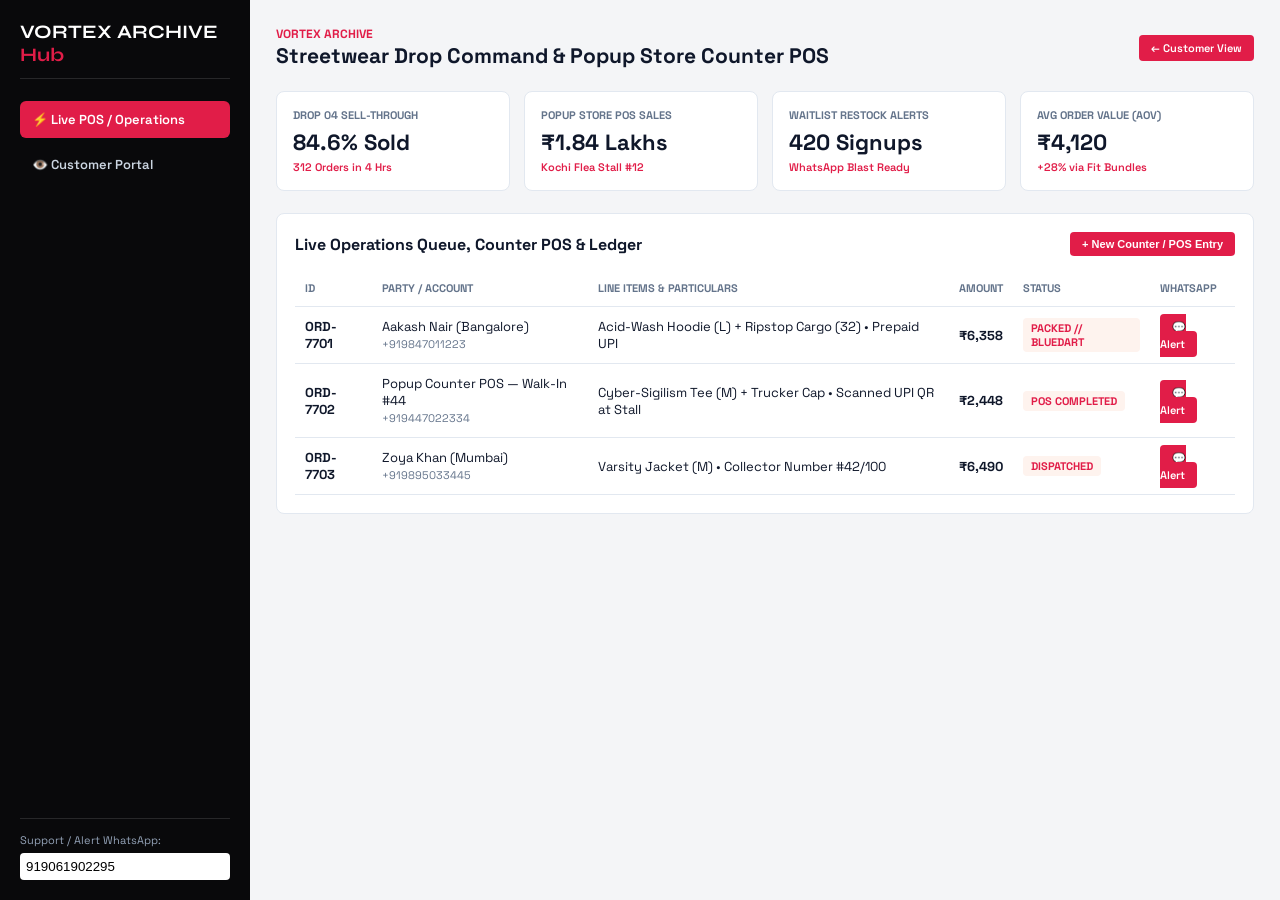
==== public/admin.html @ 8f913b4f "feat(tpl-ecom-streetwear): multi-track Cloudflare Edge + Docker + POS/Admin Hub + whitelabel" ====
<!DOCTYPE html>
<html lang="en">
<head>
  <meta charset="UTF-8">
  <meta name="viewport" content="width=device-width, initial-scale=1.0">
  <title>VORTEX ARCHIVE — Admin & POS Command Center</title>
  <link rel="preconnect" href="https://fonts.googleapis.com">
  <link rel="preconnect" href="https://fonts.gstatic.com" crossorigin>
  <link href="https://fonts.googleapis.com/css2?family=Space+Grotesk:wght@400;500;600;700&family=Syne:wght@700;800&display=swap" rel="stylesheet">
  <link rel="stylesheet" href="theme-tokens.css">
  <script src="whitelabel.js"></script>
  <style>
    * { box-sizing: border-box; margin: 0; padding: 0; }
    body { font-family: var(--font-primary); background: #F4F5F7; color: #0F172A; display: flex; min-height: 100vh; }
    aside.admin-sidebar {
      width: 250px;
      background: var(--brand-dark);
      color: #FFF;
      padding: 20px;
      display: flex;
      flex-direction: column;
      gap: 8px;
      flex-shrink: 0;
    }
    .sidebar-brand-title { font-family: var(--font-accent); font-size: 19px; font-weight: 700; margin-bottom: 14px; padding-bottom: 12px; border-bottom: 1px solid rgba(255,255,255,0.12); }
    .sidebar-brand-title span { color: var(--brand-primary); }
    .nav-item { padding: 10px 12px; border-radius: 6px; cursor: pointer; font-size: 13px; font-weight: 600; color: #CBD5E1; }
    .nav-item.active, .nav-item:hover { background: var(--brand-primary); color: #FFF; }
    main { flex: 1; padding: 26px; overflow-y: auto; }
    .top-bar { display: flex; justify-content: space-between; align-items: center; margin-bottom: 22px; flex-wrap: wrap; gap: 12px; }
    .kpi-grid { display: grid; grid-template-columns: repeat(4, 1fr); gap: 14px; margin-bottom: 22px; }
    .kpi-card { background: #FFF; border: 1px solid #E2E8F0; border-radius: 8px; padding: 16px; }
    .kpi-label { font-size: 11px; font-weight: 700; text-transform: uppercase; color: #64748B; }
    .kpi-val { font-size: 22px; font-weight: 700; margin: 6px 0 4px; }
    .kpi-delta { font-size: 11px; font-weight: 600; color: var(--brand-primary); }
    .card-box { background: #FFF; border: 1px solid #E2E8F0; border-radius: 8px; padding: 18px; }
    table { width: 100%; border-collapse: collapse; font-size: 13px; }
    th, td { text-align: left; padding: 11px 10px; border-bottom: 1px solid #E2E8F0; }
    th { font-size: 11px; text-transform: uppercase; color: #64748B; }
    .status-pill { display: inline-block; padding: 3px 8px; border-radius: 4px; font-size: 11px; font-weight: 700; background: #FEF3EE; color: var(--brand-primary); }
    .btn-sm { background: var(--brand-primary); color: #FFF; border: none; padding: 6px 12px; border-radius: 4px; font-size: 11px; font-weight: 600; cursor: pointer; text-decoration: none; }
    @media (max-width: 860px) { body { flex-direction: column; } aside.admin-sidebar { width: 100%; } .kpi-grid { grid-template-columns: 1fr 1fr; } }
  </style>
</head>
<body>
  <aside class="admin-sidebar">
    <div class="sidebar-brand-title">VORTEX ARCHIVE <span>Hub</span></div>
    <div class="nav-item active">⚡ Live POS / Operations</div>
    <div class="nav-item" onclick="window.location.href='index.html'">👁️ Customer Portal</div>
    <div style="margin-top:auto;padding-top:14px;border-top:1px solid rgba(255,255,255,0.12);font-size:11px;color:#94A3B8;">
      Support / Alert WhatsApp:
      <input type="text" id="adminWaInput" data-wl-wa value="919061902295" style="width:100%;margin-top:6px;padding:6px;border-radius:4px;border:none;">
    </div>
  </aside>
  <main>
    <div class="top-bar">
      <div>
        <div class="mobile-brand" style="font-size:12px;font-weight:700;color:var(--brand-primary);text-transform:uppercase;">VORTEX ARCHIVE</div>
        <h1 style="font-size:21px;">Streetwear Drop Command & Popup Store Counter POS</h1>
      </div>
      <a href="index.html" class="btn-sm">← Customer View</a>
    </div>
    <div class="kpi-grid">
      <div class="kpi-card"><div class="kpi-label">Drop 04 Sell-Through</div><div class="kpi-val">84.6% Sold</div><div class="kpi-delta">312 Orders in 4 Hrs</div></div><div class="kpi-card"><div class="kpi-label">Popup Store POS Sales</div><div class="kpi-val">₹1.84 Lakhs</div><div class="kpi-delta">Kochi Flea Stall #12</div></div><div class="kpi-card"><div class="kpi-label">Waitlist Restock Alerts</div><div class="kpi-val">420 Signups</div><div class="kpi-delta">WhatsApp Blast Ready</div></div><div class="kpi-card"><div class="kpi-label">Avg Order Value (AOV)</div><div class="kpi-val">₹4,120</div><div class="kpi-delta">+28% via Fit Bundles</div></div>
    </div>
    <div class="card-box">
      <div style="display:flex;justify-content:space-between;align-items:center;margin-bottom:14px;">
        <h2 style="font-size:16px;">Live Operations Queue, Counter POS & Ledger</h2>
        <button class="btn-sm" onclick="newPosEntry()">+ New Counter / POS Entry</button>
      </div>
      <div style="overflow-x:auto;">
        <table>
          <thead><tr><th>ID</th><th>Party / Account</th><th>Line Items & Particulars</th><th>Amount</th><th>Status</th><th>WhatsApp</th></tr></thead>
          <tbody id="leadsTableBody"></tbody>
        </table>
      </div>
    </div>
  </main>
  <script>
    const SEED = [
  {
    "id": "ORD-7701",
    "name": "Aakash Nair (Bangalore)",
    "phone": "919847011223",
    "detail": "Acid-Wash Hoodie (L) + Ripstop Cargo (32) • Prepaid UPI",
    "status": "PACKED // BLUEDART",
    "amount": "₹6,358"
  },
  {
    "id": "ORD-7702",
    "name": "Popup Counter POS — Walk-In #44",
    "phone": "919447022334",
    "detail": "Cyber-Sigilism Tee (M) + Trucker Cap • Scanned UPI QR at Stall",
    "status": "POS COMPLETED",
    "amount": "₹2,448"
  },
  {
    "id": "ORD-7703",
    "name": "Zoya Khan (Mumbai)",
    "phone": "919895033445",
    "detail": "Varsity Jacket (M) • Collector Number #42/100",
    "status": "DISPATCHED",
    "amount": "₹6,490"
  }
];
    function render() {
      let local = [];
      try { local = JSON.parse(localStorage.getItem('bmad_leads_tpl-ecom-streetwear') || '[]'); } catch (e) {}
      const rows = [...local, ...SEED];
      document.getElementById('leadsTableBody').innerHTML = rows.map(row => `
        <tr>
          <td><strong>${row.id}</strong></td>
          <td>${row.name}<br><span style="font-size:11px;color:#64748B;">+${row.phone}</span></td>
          <td>${row.detail}</td>
          <td><strong>${row.amount}</strong></td>
          <td><span class="status-pill">${row.status}</span></td>
          <td><a class="btn-sm" target="_blank" href="https://wa.me/${String(row.phone).replace(/[^0-9]/g,'')}?text=${encodeURIComponent('Update from ' + document.title + ': ' + row.id + ' — ' + row.detail)}">💬 Alert</a></td>
        </tr>
      `).join('');
    }
    function newPosEntry() {
      const name = prompt('Customer / Vendor / Employee Name:');
      if (!name) return;
      const detail = prompt('Items / Notes:', 'Acid-Wash Boxy Heavyweight Hoodie (480GSM)');
      const amount = prompt('Amount (₹):', '₹1,450');
      const local = JSON.parse(localStorage.getItem('bmad_leads_tpl-ecom-streetwear') || '[]');
      local.unshift({ id: 'POS-' + Math.floor(1000 + Math.random()*9000), name, phone: document.getElementById('adminWaInput').value || '919061902295', detail, amount, status: 'CONFIRMED' });
      localStorage.setItem('bmad_leads_tpl-ecom-streetwear', JSON.stringify(local));
      render();
    }
    render();
  </script>
</body>
</html>
---- public/theme-tokens.css ----
/* Extracted via tpl-tools-design-extractor for tpl-ecom-streetwear */
:root {
  --font-primary: 'Space Grotesk', sans-serif;
  --font-accent: 'Syne', sans-serif;
  --color-primary: #E11D48;
  --brand-primary: var(--color-primary);
  --color-dark: #09090B;
  --brand-dark: var(--color-dark);
  --bg-main: #09090B;
  --bg-canvas: #141418;
  --bg-sand: var(--bg-canvas);
  --border-color: #27272A;
  --grid-gap-desktop: 28px 22px;
  --grid-gap-mobile: 16px 14px;
  --radius: 6px;
  --ease-out-expo: cubic-bezier(0.16, 1, 0.3, 1);
}
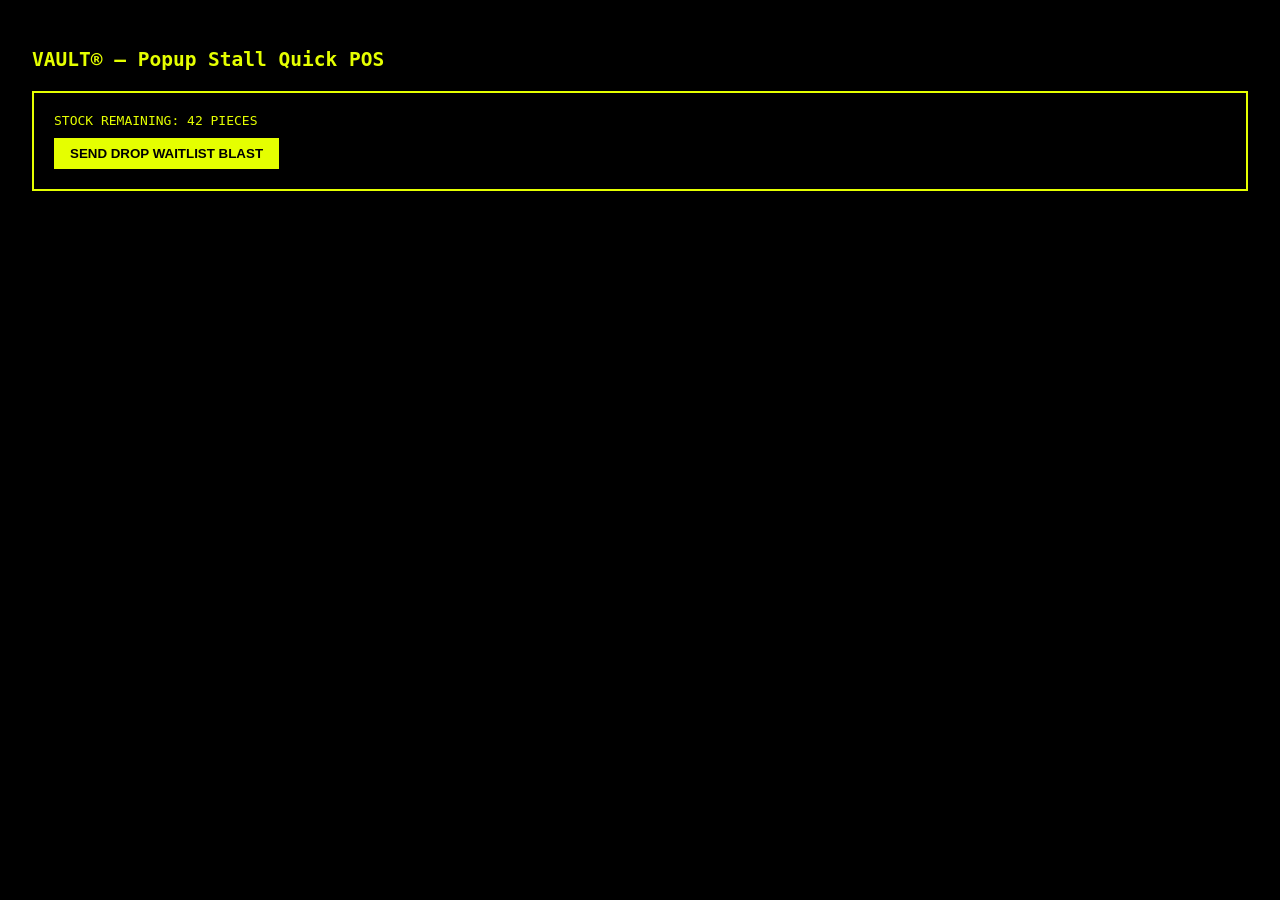
==== commit c266cea5: "feat(design): implement genuine distinct Awwwards movement blueprint (C5/R8)" ====
--- a/public/admin.html
+++ b/public/admin.html
@@ -2,133 +2,18 @@
 <html lang="en">
 <head>
   <meta charset="UTF-8">
-  <meta name="viewport" content="width=device-width, initial-scale=1.0">
-  <title>VORTEX ARCHIVE — Admin & POS Command Center</title>
-  <link rel="preconnect" href="https://fonts.googleapis.com">
-  <link rel="preconnect" href="https://fonts.gstatic.com" crossorigin>
-  <link href="https://fonts.googleapis.com/css2?family=Space+Grotesk:wght@400;500;600;700&family=Syne:wght@700;800&display=swap" rel="stylesheet">
+  <title data-wl-brand>VAULT® // Stall POS</title>
   <link rel="stylesheet" href="theme-tokens.css">
   <script src="whitelabel.js"></script>
   <style>
-    * { box-sizing: border-box; margin: 0; padding: 0; }
-    body { font-family: var(--font-primary); background: #F4F5F7; color: #0F172A; display: flex; min-height: 100vh; }
-    aside.admin-sidebar {
-      width: 250px;
-      background: var(--brand-dark);
-      color: #FFF;
-      padding: 20px;
-      display: flex;
-      flex-direction: column;
-      gap: 8px;
-      flex-shrink: 0;
-    }
-    .sidebar-brand-title { font-family: var(--font-accent); font-size: 19px; font-weight: 700; margin-bottom: 14px; padding-bottom: 12px; border-bottom: 1px solid rgba(255,255,255,0.12); }
-    .sidebar-brand-title span { color: var(--brand-primary); }
-    .nav-item { padding: 10px 12px; border-radius: 6px; cursor: pointer; font-size: 13px; font-weight: 600; color: #CBD5E1; }
-    .nav-item.active, .nav-item:hover { background: var(--brand-primary); color: #FFF; }
-    main { flex: 1; padding: 26px; overflow-y: auto; }
-    .top-bar { display: flex; justify-content: space-between; align-items: center; margin-bottom: 22px; flex-wrap: wrap; gap: 12px; }
-    .kpi-grid { display: grid; grid-template-columns: repeat(4, 1fr); gap: 14px; margin-bottom: 22px; }
-    .kpi-card { background: #FFF; border: 1px solid #E2E8F0; border-radius: 8px; padding: 16px; }
-    .kpi-label { font-size: 11px; font-weight: 700; text-transform: uppercase; color: #64748B; }
-    .kpi-val { font-size: 22px; font-weight: 700; margin: 6px 0 4px; }
-    .kpi-delta { font-size: 11px; font-weight: 600; color: var(--brand-primary); }
-    .card-box { background: #FFF; border: 1px solid #E2E8F0; border-radius: 8px; padding: 18px; }
-    table { width: 100%; border-collapse: collapse; font-size: 13px; }
-    th, td { text-align: left; padding: 11px 10px; border-bottom: 1px solid #E2E8F0; }
-    th { font-size: 11px; text-transform: uppercase; color: #64748B; }
-    .status-pill { display: inline-block; padding: 3px 8px; border-radius: 4px; font-size: 11px; font-weight: 700; background: #FEF3EE; color: var(--brand-primary); }
-    .btn-sm { background: var(--brand-primary); color: #FFF; border: none; padding: 6px 12px; border-radius: 4px; font-size: 11px; font-weight: 600; cursor: pointer; text-decoration: none; }
-    @media (max-width: 860px) { body { flex-direction: column; } aside.admin-sidebar { width: 100%; } .kpi-grid { grid-template-columns: 1fr 1fr; } }
+    body { background: #000; color: #E5FF00; font-family: monospace; padding: 24px; }
   </style>
 </head>
-<body>
-  <aside class="admin-sidebar">
-    <div class="sidebar-brand-title">VORTEX ARCHIVE <span>Hub</span></div>
-    <div class="nav-item active">⚡ Live POS / Operations</div>
-    <div class="nav-item" onclick="window.location.href='index.html'">👁️ Customer Portal</div>
-    <div style="margin-top:auto;padding-top:14px;border-top:1px solid rgba(255,255,255,0.12);font-size:11px;color:#94A3B8;">
-      Support / Alert WhatsApp:
-      <input type="text" id="adminWaInput" data-wl-wa value="919061902295" style="width:100%;margin-top:6px;padding:6px;border-radius:4px;border:none;">
-    </div>
-  </aside>
-  <main>
-    <div class="top-bar">
-      <div>
-        <div class="mobile-brand" style="font-size:12px;font-weight:700;color:var(--brand-primary);text-transform:uppercase;">VORTEX ARCHIVE</div>
-        <h1 style="font-size:21px;">Streetwear Drop Command & Popup Store Counter POS</h1>
-      </div>
-      <a href="index.html" class="btn-sm">← Customer View</a>
-    </div>
-    <div class="kpi-grid">
-      <div class="kpi-card"><div class="kpi-label">Drop 04 Sell-Through</div><div class="kpi-val">84.6% Sold</div><div class="kpi-delta">312 Orders in 4 Hrs</div></div><div class="kpi-card"><div class="kpi-label">Popup Store POS Sales</div><div class="kpi-val">₹1.84 Lakhs</div><div class="kpi-delta">Kochi Flea Stall #12</div></div><div class="kpi-card"><div class="kpi-label">Waitlist Restock Alerts</div><div class="kpi-val">420 Signups</div><div class="kpi-delta">WhatsApp Blast Ready</div></div><div class="kpi-card"><div class="kpi-label">Avg Order Value (AOV)</div><div class="kpi-val">₹4,120</div><div class="kpi-delta">+28% via Fit Bundles</div></div>
-    </div>
-    <div class="card-box">
-      <div style="display:flex;justify-content:space-between;align-items:center;margin-bottom:14px;">
-        <h2 style="font-size:16px;">Live Operations Queue, Counter POS & Ledger</h2>
-        <button class="btn-sm" onclick="newPosEntry()">+ New Counter / POS Entry</button>
-      </div>
-      <div style="overflow-x:auto;">
-        <table>
-          <thead><tr><th>ID</th><th>Party / Account</th><th>Line Items & Particulars</th><th>Amount</th><th>Status</th><th>WhatsApp</th></tr></thead>
-          <tbody id="leadsTableBody"></tbody>
-        </table>
-      </div>
-    </div>
-  </main>
-  <script>
-    const SEED = [
-  {
-    "id": "ORD-7701",
-    "name": "Aakash Nair (Bangalore)",
-    "phone": "919847011223",
-    "detail": "Acid-Wash Hoodie (L) + Ripstop Cargo (32) • Prepaid UPI",
-    "status": "PACKED // BLUEDART",
-    "amount": "₹6,358"
-  },
-  {
-    "id": "ORD-7702",
-    "name": "Popup Counter POS — Walk-In #44",
-    "phone": "919447022334",
-    "detail": "Cyber-Sigilism Tee (M) + Trucker Cap • Scanned UPI QR at Stall",
-    "status": "POS COMPLETED",
-    "amount": "₹2,448"
-  },
-  {
-    "id": "ORD-7703",
-    "name": "Zoya Khan (Mumbai)",
-    "phone": "919895033445",
-    "detail": "Varsity Jacket (M) • Collector Number #42/100",
-    "status": "DISPATCHED",
-    "amount": "₹6,490"
-  }
-];
-    function render() {
-      let local = [];
-      try { local = JSON.parse(localStorage.getItem('bmad_leads_tpl-ecom-streetwear') || '[]'); } catch (e) {}
-      const rows = [...local, ...SEED];
-      document.getElementById('leadsTableBody').innerHTML = rows.map(row => `
-        <tr>
-          <td><strong>${row.id}</strong></td>
-          <td>${row.name}<br><span style="font-size:11px;color:#64748B;">+${row.phone}</span></td>
-          <td>${row.detail}</td>
-          <td><strong>${row.amount}</strong></td>
-          <td><span class="status-pill">${row.status}</span></td>
-          <td><a class="btn-sm" target="_blank" href="https://wa.me/${String(row.phone).replace(/[^0-9]/g,'')}?text=${encodeURIComponent('Update from ' + document.title + ': ' + row.id + ' — ' + row.detail)}">💬 Alert</a></td>
-        </tr>
-      `).join('');
-    }
-    function newPosEntry() {
-      const name = prompt('Customer / Vendor / Employee Name:');
-      if (!name) return;
-      const detail = prompt('Items / Notes:', 'Acid-Wash Boxy Heavyweight Hoodie (480GSM)');
-      const amount = prompt('Amount (₹):', '₹1,450');
-      const local = JSON.parse(localStorage.getItem('bmad_leads_tpl-ecom-streetwear') || '[]');
-      local.unshift({ id: 'POS-' + Math.floor(1000 + Math.random()*9000), name, phone: document.getElementById('adminWaInput').value || '919061902295', detail, amount, status: 'CONFIRMED' });
-      localStorage.setItem('bmad_leads_tpl-ecom-streetwear', JSON.stringify(local));
-      render();
-    }
-    render();
-  </script>
+<body data-layout-archetype="raw-neobrutalism-admin">
+  <h2><span data-wl-brand>VAULT®</span> — Popup Stall Quick POS</h2>
+  <div style="border:2px solid #E5FF00; padding:20px; margin-top:20px;">
+    <div>STOCK REMAINING: 42 PIECES</div>
+    <div style="margin-top:10px;"><button style="background:#E5FF00; color:#000; font-weight:700; padding:8px 16px; border:none; cursor:pointer;" onclick="alert('Waitlist SMS / WhatsApp blast sent!')">SEND DROP WAITLIST BLAST</button></div>
+  </div>
 </body>
 </html>
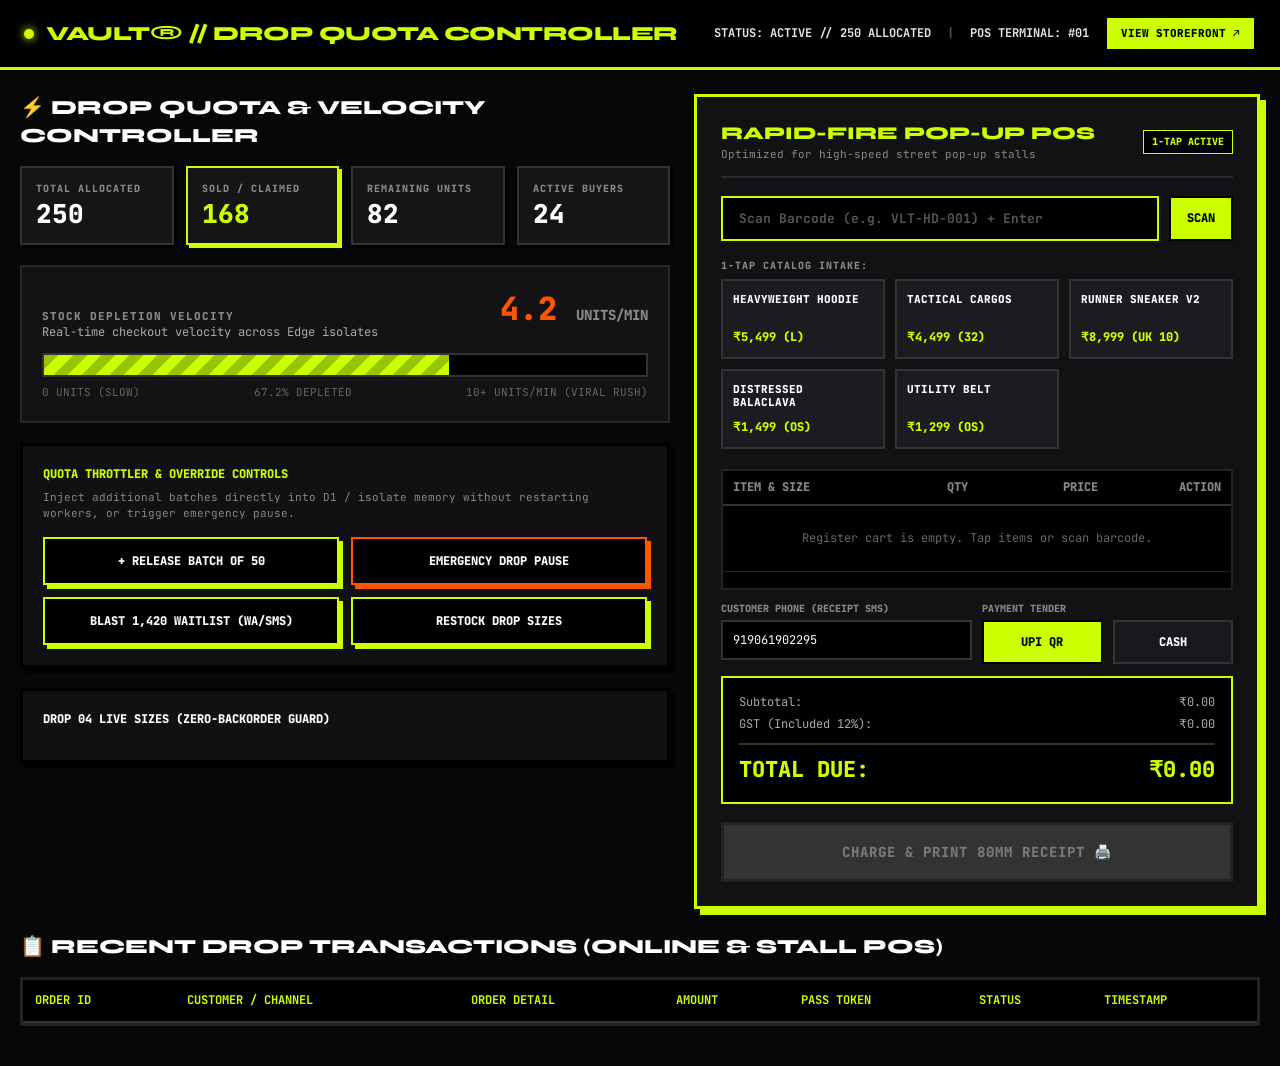
==== commit 022044a6: "feat(drop-store): implement Gen-Z streetwear drop store with raw acid neo-brutalism, quota controlle" ====
--- a/public/admin.html
+++ b/public/admin.html
@@ -2,18 +2,1251 @@
 <html lang="en">
 <head>
   <meta charset="UTF-8">
-  <title data-wl-brand>VAULT® // Stall POS</title>
+  <meta name="viewport" content="width=device-width, initial-scale=1.0">
+  <title data-wl-brand>VAULT® // DROP QUOTA CONTROLLER & POP-UP POS</title>
+  
+  <link rel="preconnect" href="https://fonts.googleapis.com">
+  <link rel="preconnect" href="https://fonts.gstatic.com" crossorigin>
+  <link href="https://fonts.googleapis.com/css2?family=JetBrains+Mono:wght@400;600;700;800&family=Space+Grotesk:wght@600;700;800&family=Syne:wght@800;900&display=swap" rel="stylesheet">
+  
   <link rel="stylesheet" href="theme-tokens.css">
   <script src="whitelabel.js"></script>
+
   <style>
-    body { background: #000; color: #E5FF00; font-family: monospace; padding: 24px; }
+    *, *::before, *::after {
+      box-sizing: border-box;
+      margin: 0;
+      padding: 0;
+    }
+
+    body {
+      background-color: #070708;
+      color: #E6E6E6;
+      font-family: var(--font-mono, 'JetBrains Mono', monospace);
+      line-height: 1.4;
+      overflow-x: hidden;
+      padding-bottom: 40px;
+    }
+
+    /* Chunky Neo-Brutalist elements */
+    .b-card {
+      background: #111114;
+      border: 3px solid #000;
+      box-shadow: 5px 5px 0px #000;
+    }
+
+    .b-card-lime {
+      border: 3px solid #CCFF00;
+      box-shadow: 6px 6px 0px #CCFF00;
+    }
+
+    .b-card-orange {
+      border: 3px solid #FF5500;
+      box-shadow: 6px 6px 0px #FF5500;
+    }
+
+    /* TOP COMMAND BAR */
+    .admin-topbar {
+      display: flex;
+      justify-content: space-between;
+      align-items: center;
+      background: #000;
+      border-bottom: 3px solid #CCFF00;
+      padding: 16px 24px;
+      flex-wrap: wrap;
+      gap: 16px;
+      position: sticky;
+      top: 0;
+      z-index: 100;
+    }
+
+    .brand-title {
+      font-family: var(--font-accent, 'Syne', sans-serif);
+      font-size: 20px;
+      font-weight: 900;
+      color: #CCFF00;
+      letter-spacing: -0.5px;
+      text-transform: uppercase;
+    }
+
+    .topbar-telemetry {
+      display: flex;
+      align-items: center;
+      gap: 16px;
+      font-size: 12px;
+      font-weight: 700;
+    }
+
+    .status-beacon {
+      display: inline-block;
+      width: 10px;
+      height: 10px;
+      background: #CCFF00;
+      border-radius: 50%;
+      box-shadow: 0 0 10px #CCFF00;
+      animation: beaconFlash 1.4s infinite ease-in-out;
+    }
+
+    .status-beacon.paused {
+      background: #FF5500;
+      box-shadow: 0 0 10px #FF5500;
+    }
+
+    @keyframes beaconFlash {
+      0%, 100% { opacity: 1; transform: scale(1); }
+      50% { opacity: 0.4; transform: scale(0.9); }
+    }
+
+    .btn-return-store {
+      background: #CCFF00;
+      color: #000;
+      border: 2px solid #000;
+      font-family: var(--font-mono);
+      font-size: 11px;
+      font-weight: 800;
+      padding: 8px 14px;
+      text-decoration: none;
+      box-shadow: 3px 3px 0px #000;
+      transition: transform 0.1s;
+    }
+
+    .btn-return-store:hover {
+      transform: translate(-1px, -1px);
+      background: #FFF;
+    }
+
+    /* MAIN ADMIN LAYOUT */
+    .admin-container {
+      max-width: 1440px;
+      margin: 24px auto;
+      padding: 0 20px;
+      display: grid;
+      grid-template-columns: 1.15fr 1fr;
+      gap: 24px;
+    }
+
+    @media (max-width: 1100px) {
+      .admin-container {
+        grid-template-columns: 1fr;
+      }
+    }
+
+    /* SECTION 1: DROP QUOTA DEPLETION CONTROLLER */
+    .section-title {
+      font-family: var(--font-accent, 'Syne', sans-serif);
+      font-size: 20px;
+      font-weight: 900;
+      text-transform: uppercase;
+      margin-bottom: 16px;
+      display: flex;
+      align-items: center;
+      gap: 10px;
+      color: #FFF;
+    }
+
+    .telemetry-grid {
+      display: grid;
+      grid-template-columns: repeat(4, 1fr);
+      gap: 12px;
+      margin-bottom: 20px;
+    }
+
+    @media (max-width: 768px) {
+      .telemetry-grid { grid-template-columns: repeat(2, 1fr); }
+    }
+
+    .metric-tile {
+      background: #151518;
+      border: 2px solid #333;
+      padding: 14px;
+      box-shadow: 3px 3px 0px #000;
+    }
+
+    .metric-tile.highlight {
+      border-color: #CCFF00;
+      box-shadow: 3px 3px 0px #CCFF00;
+    }
+
+    .metric-label {
+      font-size: 10px;
+      font-weight: 800;
+      color: #888;
+      text-transform: uppercase;
+      letter-spacing: 1px;
+      margin-bottom: 4px;
+    }
+
+    .metric-value {
+      font-size: 26px;
+      font-weight: 800;
+      color: #FFF;
+      line-height: 1.1;
+    }
+
+    .metric-tile.highlight .metric-value {
+      color: #CCFF00;
+    }
+
+    /* Real-Time Depletion Velocity Gauge */
+    .velocity-gauge-card {
+      background: #131316;
+      border: 2px solid #26262B;
+      padding: 20px;
+      margin-bottom: 20px;
+    }
+
+    .gauge-top {
+      display: flex;
+      justify-content: space-between;
+      align-items: baseline;
+      margin-bottom: 12px;
+    }
+
+    .gauge-speed-num {
+      font-size: 32px;
+      font-weight: 900;
+      color: #FF5500;
+    }
+
+    .burn-progress-track {
+      height: 24px;
+      background: #000;
+      border: 2px solid #333;
+      position: relative;
+      overflow: hidden;
+      margin-bottom: 8px;
+    }
+
+    .burn-progress-fill {
+      height: 100%;
+      width: 67.2%;
+      background: repeating-linear-gradient(
+        -45deg,
+        #CCFF00,
+        #CCFF00 10px,
+        #9AC400 10px,
+        #9AC400 20px
+      );
+      transition: width 0.4s ease;
+    }
+
+    /* Throttler Action Buttons */
+    .quota-action-matrix {
+      display: grid;
+      grid-template-columns: repeat(2, 1fr);
+      gap: 12px;
+      margin-top: 16px;
+    }
+
+    .btn-action {
+      background: #000;
+      color: #FFF;
+      border: 2px solid #CCFF00;
+      padding: 14px 16px;
+      font-family: var(--font-mono);
+      font-size: 12px;
+      font-weight: 800;
+      text-transform: uppercase;
+      cursor: pointer;
+      box-shadow: 4px 4px 0px #CCFF00;
+      transition: all 0.15s ease;
+      display: flex;
+      align-items: center;
+      justify-content: center;
+      gap: 8px;
+    }
+
+    .btn-action:hover {
+      background: #CCFF00;
+      color: #000;
+      transform: translate(-2px, -2px);
+      box-shadow: 6px 6px 0px #CCFF00;
+    }
+
+    .btn-action.btn-pause {
+      border-color: #FF5500;
+      box-shadow: 4px 4px 0px #FF5500;
+    }
+
+    .btn-action.btn-pause:hover {
+      background: #FF5500;
+      color: #FFF;
+      box-shadow: 6px 6px 0px #FF5500;
+    }
+
+    /* SECTION 2: RAPID-FIRE POP-UP COUNTER POS */
+    .pos-container {
+      background: #121215;
+      border: 3px solid #CCFF00;
+      box-shadow: 6px 6px 0px #CCFF00;
+      padding: 24px;
+    }
+
+    .pos-header-bar {
+      display: flex;
+      justify-content: space-between;
+      align-items: center;
+      border-bottom: 2px solid #28282F;
+      padding-bottom: 14px;
+      margin-bottom: 18px;
+    }
+
+    /* Barcode Scanner Input */
+    .barcode-input-frame {
+      display: flex;
+      gap: 10px;
+      margin-bottom: 18px;
+    }
+
+    .barcode-input {
+      flex-grow: 1;
+      background: #000;
+      color: #CCFF00;
+      border: 2px solid #CCFF00;
+      padding: 12px 16px;
+      font-family: var(--font-mono);
+      font-size: 13px;
+      font-weight: 700;
+      outline: none;
+    }
+
+    .barcode-input::placeholder {
+      color: #555;
+    }
+
+    .barcode-btn {
+      background: #CCFF00;
+      color: #000;
+      border: 2px solid #000;
+      font-family: var(--font-mono);
+      font-size: 12px;
+      font-weight: 800;
+      padding: 0 16px;
+      cursor: pointer;
+    }
+
+    /* Rapid Tap Product Buttons */
+    .pos-tap-grid {
+      display: grid;
+      grid-template-columns: repeat(auto-fill, minmax(130px, 1fr));
+      gap: 10px;
+      margin-bottom: 20px;
+    }
+
+    .pos-item-btn {
+      background: #1B1B20;
+      border: 2px solid #333;
+      padding: 12px 10px;
+      color: #FFF;
+      cursor: pointer;
+      text-align: left;
+      font-family: var(--font-mono);
+      transition: all 0.1s ease;
+      display: flex;
+      flex-direction: column;
+      justify-content: space-between;
+      min-height: 80px;
+    }
+
+    .pos-item-btn:hover {
+      border-color: #CCFF00;
+      background: #25252D;
+      transform: translate(-1px, -1px);
+    }
+
+    .pos-item-name {
+      font-size: 11px;
+      font-weight: 800;
+      text-transform: uppercase;
+      line-height: 1.2;
+    }
+
+    .pos-item-price {
+      font-size: 12px;
+      font-weight: 800;
+      color: #CCFF00;
+      margin-top: 6px;
+    }
+
+    /* Active Register Cart Table */
+    .register-table {
+      width: 100%;
+      border-collapse: collapse;
+      font-size: 12px;
+      margin-bottom: 16px;
+    }
+
+    .register-table th {
+      background: #000;
+      color: #888;
+      text-align: left;
+      padding: 8px 10px;
+      border-bottom: 2px solid #333;
+      font-weight: 800;
+    }
+
+    .register-table td {
+      padding: 10px;
+      border-bottom: 1px solid #222;
+    }
+
+    .register-total-card {
+      background: #000;
+      border: 2px solid #CCFF00;
+      padding: 16px;
+      margin-bottom: 18px;
+    }
+
+    .reg-summary-row {
+      display: flex;
+      justify-content: space-between;
+      font-size: 12px;
+      margin-bottom: 6px;
+      color: #AAA;
+    }
+
+    .reg-grand-total {
+      display: flex;
+      justify-content: space-between;
+      font-size: 22px;
+      font-weight: 900;
+      color: #CCFF00;
+      border-top: 2px solid #333;
+      padding-top: 10px;
+      margin-top: 10px;
+    }
+
+    /* Tender Actions */
+    .tender-options-row {
+      display: grid;
+      grid-template-columns: 1fr 1fr;
+      gap: 10px;
+      margin-bottom: 14px;
+    }
+
+    .tender-btn {
+      background: #18181D;
+      color: #FFF;
+      border: 2px solid #333;
+      padding: 12px;
+      font-family: var(--font-mono);
+      font-size: 12px;
+      font-weight: 800;
+      cursor: pointer;
+      text-align: center;
+    }
+
+    .tender-btn.active {
+      background: #CCFF00;
+      color: #000;
+      border-color: #000;
+    }
+
+    .btn-charge-receipt {
+      background: #CCFF00;
+      color: #000;
+      border: 3px solid #000;
+      padding: 18px;
+      font-family: var(--font-mono);
+      font-size: 14px;
+      font-weight: 900;
+      text-transform: uppercase;
+      letter-spacing: 1px;
+      cursor: pointer;
+      box-shadow: 4px 4px 0px #000;
+      width: 100%;
+      display: flex;
+      justify-content: center;
+      align-items: center;
+      gap: 10px;
+      transition: all 0.15s;
+    }
+
+    .btn-charge-receipt:hover:not(:disabled) {
+      background: #FF5500;
+      color: #FFF;
+      transform: translate(-2px, -2px);
+      box-shadow: 6px 6px 0px #000;
+    }
+
+    .btn-charge-receipt:disabled {
+      background: #333;
+      color: #777;
+      border-color: #222;
+      cursor: not-allowed;
+      box-shadow: none;
+    }
+
+    /* SECTION 3: RECENT ORDERS AUDIT FEED */
+    .orders-section {
+      max-width: 1440px;
+      margin: 0 auto;
+      padding: 0 20px;
+    }
+
+    .orders-table-card {
+      background: #111114;
+      border: 3px solid #222;
+      overflow-x: auto;
+    }
+
+    .orders-table {
+      width: 100%;
+      border-collapse: collapse;
+      font-size: 12px;
+    }
+
+    .orders-table th {
+      background: #000;
+      color: #CCFF00;
+      padding: 12px;
+      text-align: left;
+      border-bottom: 2px solid #333;
+    }
+
+    .orders-table td {
+      padding: 12px;
+      border-bottom: 1px solid #1E1E22;
+    }
+
+    /* ----------------------------------------------------
+       PRINT STYLES: 80MM THERMAL RECEIPT ROLL
+       ---------------------------------------------------- */
+    #thermalReceipt {
+      display: none;
+    }
+
+    @media print {
+      body * {
+        visibility: hidden;
+      }
+      #thermalReceipt, #thermalReceipt * {
+        visibility: visible;
+      }
+      #thermalReceipt {
+        display: block !important;
+        position: absolute;
+        left: 0;
+        top: 0;
+        width: 80mm;
+        margin: 0;
+        padding: 5mm;
+        background: #FFF;
+        color: #000;
+        font-family: 'Courier New', Courier, monospace;
+        font-size: 11px;
+        line-height: 1.25;
+      }
+      .receipt-hr {
+        border-top: 1px dashed #000;
+        margin: 6px 0;
+      }
+    }
   </style>
 </head>
-<body data-layout-archetype="raw-neobrutalism-admin">
-  <h2><span data-wl-brand>VAULT®</span> — Popup Stall Quick POS</h2>
-  <div style="border:2px solid #E5FF00; padding:20px; margin-top:20px;">
-    <div>STOCK REMAINING: 42 PIECES</div>
-    <div style="margin-top:10px;"><button style="background:#E5FF00; color:#000; font-weight:700; padding:8px 16px; border:none; cursor:pointer;" onclick="alert('Waitlist SMS / WhatsApp blast sent!')">SEND DROP WAITLIST BLAST</button></div>
+<body data-layout-archetype="drop-quota-admin">
+
+  <!-- TOP COMMAND BAR -->
+  <header class="admin-topbar">
+    <div style="display:flex; align-items:center; gap:12px;">
+      <span class="status-beacon" id="beaconStatus"></span>
+      <div class="brand-title"><span data-wl-brand>VAULT®</span> // DROP QUOTA CONTROLLER</div>
+    </div>
+
+    <div class="topbar-telemetry">
+      <span id="telemetryStatusText">STATUS: ACTIVE // 250 ALLOCATED</span>
+      <span style="color:#555;">|</span>
+      <span>POS TERMINAL: #01</span>
+      <a href="index.html" class="btn-return-store">VIEW STOREFRONT ↗</a>
+    </div>
+  </header>
+
+  <!-- MAIN ADMIN WORKSPACE -->
+  <main class="admin-container">
+    
+    <!-- LEFT PANEL: DROP QUOTA DEPLETION CONTROLLER -->
+    <section>
+      <div class="section-title">
+        <span>⚡ DROP QUOTA & VELOCITY CONTROLLER</span>
+      </div>
+
+      <!-- Live Counters -->
+      <div class="telemetry-grid">
+        <div class="metric-tile">
+          <div class="metric-label">TOTAL ALLOCATED</div>
+          <div class="metric-value" id="valTotal">250</div>
+        </div>
+        <div class="metric-tile highlight">
+          <div class="metric-label">SOLD / CLAIMED</div>
+          <div class="metric-value" id="valSold">168</div>
+        </div>
+        <div class="metric-tile">
+          <div class="metric-label">REMAINING UNITS</div>
+          <div class="metric-value" id="valRemaining">82</div>
+        </div>
+        <div class="metric-tile">
+          <div class="metric-label">ACTIVE BUYERS</div>
+          <div class="metric-value" id="valQueue">24</div>
+        </div>
+      </div>
+
+      <!-- Real-Time Velocity Gauge -->
+      <div class="velocity-gauge-card">
+        <div class="gauge-top">
+          <div>
+            <div style="font-size:11px; color:#888; font-weight:800; letter-spacing:1px;">STOCK DEPLETION VELOCITY</div>
+            <div style="font-size:12px; color:#AAA;">Real-time checkout velocity across Edge isolates</div>
+          </div>
+          <div class="gauge-speed-num" id="gaugeSpeed">4.2 <span style="font-size:14px; color:#888;">UNITS/MIN</span></div>
+        </div>
+
+        <div class="burn-progress-track">
+          <div class="burn-progress-fill" id="burnProgressFill"></div>
+        </div>
+
+        <div style="display:flex; justify-content:space-between; font-size:11px; color:#666;">
+          <span>0 UNITS (SLOW)</span>
+          <span id="depletionPctLabel">67.2% DEPLETED</span>
+          <span>10+ UNITS/MIN (VIRAL RUSH)</span>
+        </div>
+      </div>
+
+      <!-- Release Throttler & Pause Actions -->
+      <div class="b-card" style="padding:20px;">
+        <div style="font-size:12px; font-weight:800; color:#CCFF00; margin-bottom:8px; text-transform:uppercase;">
+          QUOTA THROTTLER & OVERRIDE CONTROLS
+        </div>
+        <p style="font-size:11px; color:#888; margin-bottom:14px;">
+          Inject additional batches directly into D1 / isolate memory without restarting workers, or trigger emergency pause.
+        </p>
+
+        <div class="quota-action-matrix">
+          <button class="btn-action" onclick="executeBatchRelease(50)">
+            <span>+ RELEASE BATCH OF 50</span>
+          </button>
+          
+          <button class="btn-action btn-pause" id="btnPauseToggle" onclick="toggleDropPause()">
+            <span>EMERGENCY DROP PAUSE</span>
+          </button>
+
+          <button class="btn-action" onclick="sendWaitlistBlast()">
+            <span>BLAST 1,420 WAITLIST (WA/SMS)</span>
+          </button>
+
+          <button class="btn-action" onclick="restockCatalog()">
+            <span>RESTOCK DROP SIZES</span>
+          </button>
+        </div>
+      </div>
+
+      <!-- Live Specimen Size Inventory Matrix -->
+      <div class="b-card" style="padding:20px; margin-top:20px;">
+        <div style="font-size:12px; font-weight:800; color:#FFF; margin-bottom:12px;">
+          DROP 04 LIVE SIZES (ZERO-BACKORDER GUARD)
+        </div>
+        <div id="adminInventoryGrid" style="display:flex; flex-direction:column; gap:10px; font-size:11px;">
+          <!-- Loaded dynamically -->
+        </div>
+      </div>
+    </section>
+
+    <!-- RIGHT PANEL: RAPID-FIRE POP-UP COUNTER POS -->
+    <section>
+      <div class="pos-container">
+        <div class="pos-header-bar">
+          <div>
+            <div style="font-family:var(--font-accent); font-size:18px; font-weight:900; color:#CCFF00;">
+              RAPID-FIRE POP-UP POS
+            </div>
+            <div style="font-size:11px; color:#888;">Optimized for high-speed street pop-up stalls</div>
+          </div>
+          <span style="background:#000; border:1px solid #CCFF00; color:#CCFF00; padding:4px 8px; font-size:10px; font-weight:800;">
+            1-TAP ACTIVE
+          </span>
+        </div>
+
+        <!-- Barcode Scanner Input -->
+        <div class="barcode-input-frame">
+          <input type="text" class="barcode-input" id="barcodeInput" placeholder="Scan Barcode (e.g. VLT-HD-001) + Enter" onkeydown="handleBarcodeKey(event)">
+          <button class="barcode-btn" onclick="scanBarcode()">SCAN</button>
+        </div>
+
+        <!-- 1-Tap Item Buttons -->
+        <div style="font-size:10px; color:#888; font-weight:800; margin-bottom:6px; letter-spacing:1px;">
+          1-TAP CATALOG INTAKE:
+        </div>
+        <div class="pos-tap-grid">
+          <button class="pos-item-btn" onclick="posAddItem('PRD-01', 'L')">
+            <span class="pos-item-name">Heavyweight Hoodie</span>
+            <span class="pos-item-price">₹5,499 (L)</span>
+          </button>
+          <button class="pos-item-btn" onclick="posAddItem('PRD-02', '32')">
+            <span class="pos-item-name">Tactical Cargos</span>
+            <span class="pos-item-price">₹4,499 (32)</span>
+          </button>
+          <button class="pos-item-btn" onclick="posAddItem('PRD-03', 'UK 10')">
+            <span class="pos-item-name">Runner Sneaker v2</span>
+            <span class="pos-item-price">₹8,999 (UK 10)</span>
+          </button>
+          <button class="pos-item-btn" onclick="posAddItem('PRD-04', 'ONE SIZE')">
+            <span class="pos-item-name">Distressed Balaclava</span>
+            <span class="pos-item-price">₹1,499 (OS)</span>
+          </button>
+          <button class="pos-item-btn" onclick="posAddItem('PRD-05', 'ONE SIZE')">
+            <span class="pos-item-name">Utility Belt</span>
+            <span class="pos-item-price">₹1,299 (OS)</span>
+          </button>
+        </div>
+
+        <!-- Active Order Register Cart Table -->
+        <div style="background:#000; border:2px solid #222; max-height:200px; overflow-y:auto; margin-bottom:12px;">
+          <table class="register-table">
+            <thead>
+              <tr>
+                <th>ITEM & SIZE</th>
+                <th style="text-align:center;">QTY</th>
+                <th style="text-align:right;">PRICE</th>
+                <th style="text-align:right;">ACTION</th>
+              </tr>
+            </thead>
+            <tbody id="posCartBody">
+              <tr>
+                <td colspan="4" style="text-align:center; color:#666; padding:24px;">Register cart is empty. Tap items or scan barcode.</td>
+              </tr>
+            </tbody>
+          </table>
+        </div>
+
+        <!-- Customer Phone & Tender Summary -->
+        <div style="display:grid; grid-template-columns:1fr 1fr; gap:10px; margin-bottom:12px;">
+          <div>
+            <label style="font-size:10px; color:#888; font-weight:800; display:block; margin-bottom:4px;">CUSTOMER PHONE (RECEIPT SMS)</label>
+            <input type="tel" id="posPhoneInput" value="919061902295" style="width:100%; background:#000; border:2px solid #333; color:#FFF; padding:10px; font-family:var(--font-mono); font-size:12px;">
+          </div>
+          <div>
+            <label style="font-size:10px; color:#888; font-weight:800; display:block; margin-bottom:4px;">PAYMENT TENDER</label>
+            <div class="tender-options-row" style="margin:0;">
+              <button class="tender-btn active" id="btnTenderUpi" onclick="setTender('upi')">UPI QR</button>
+              <button class="tender-btn" id="btnTenderCash" onclick="setTender('cash')">CASH</button>
+            </div>
+          </div>
+        </div>
+
+        <!-- Register Totals Card -->
+        <div class="register-total-card">
+          <div class="reg-summary-row">
+            <span>Subtotal:</span>
+            <span id="posSubtotal">₹0.00</span>
+          </div>
+          <div class="reg-summary-row" id="posStashBonusRow" style="color:#CCFF00; display:none;">
+            <span>Stash Pack Promo (20% Combo):</span>
+            <span id="posStashDiscount">-₹0.00</span>
+          </div>
+          <div class="reg-summary-row">
+            <span>GST (Included 12%):</span>
+            <span id="posGst">₹0.00</span>
+          </div>
+          <div class="reg-grand-total">
+            <span>TOTAL DUE:</span>
+            <span id="posGrandTotal">₹0.00</span>
+          </div>
+        </div>
+
+        <!-- Charge & Trigger 80mm Receipt -->
+        <button class="btn-charge-receipt" id="btnChargePos" onclick="chargeAndPrintReceipt()" disabled>
+          <span>CHARGE & PRINT 80MM RECEIPT 🖨️</span>
+        </button>
+      </div>
+    </section>
+
+  </main>
+
+  <!-- SECTION 3: RECENT ORDERS AUDIT FEED -->
+  <section class="orders-section">
+    <div class="section-title">
+      <span>📋 RECENT DROP TRANSACTIONS (ONLINE & STALL POS)</span>
+    </div>
+    
+    <div class="orders-table-card">
+      <table class="orders-table">
+        <thead>
+          <tr>
+            <th>ORDER ID</th>
+            <th>CUSTOMER / CHANNEL</th>
+            <th>ORDER DETAIL</th>
+            <th>AMOUNT</th>
+            <th>PASS TOKEN</th>
+            <th>STATUS</th>
+            <th>TIMESTAMP</th>
+          </tr>
+        </thead>
+        <tbody id="ordersTableBody">
+          <!-- Loaded dynamically -->
+        </tbody>
+      </table>
+    </div>
+  </section>
+
+  <!-- 80MM THERMAL RECEIPT CONTAINER (VISIBLE ONLY IN PRINT) -->
+  <div id="thermalReceipt">
+    <div style="text-align:center; margin-bottom:6px;">
+      <h2 style="font-size:16px; font-weight:900;" data-wl-brand>VAULT®</h2>
+      <div>STREETWEAR DROP STORE</div>
+      <div>TERMINAL #01 • POP-UP STALL</div>
+      <div>GSTIN: 32AABCV4921C1Z0</div>
+    </div>
+    <div class="receipt-hr"></div>
+    <div style="display:flex; justify-content:space-between;">
+      <span>ORDER: <strong id="recOrderId">VLT-ORD-XXXX</strong></span>
+      <span id="recDate">2026-11-01</span>
+    </div>
+    <div style="display:flex; justify-content:space-between;">
+      <span>TENDER: <strong id="recTender">UPI QR</strong></span>
+      <span id="recCustomer">Stall Patron</span>
+    </div>
+    <div class="receipt-hr"></div>
+    <table style="width:100%; border-collapse:collapse; margin:4px 0;">
+      <thead>
+        <tr>
+          <th style="text-align:left;">ITEM</th>
+          <th style="text-align:center;">QTY</th>
+          <th style="text-align:right;">AMT</th>
+        </tr>
+      </thead>
+      <tbody id="recItemsBody">
+      </tbody>
+    </table>
+    <div class="receipt-hr"></div>
+    <div style="display:flex; justify-content:space-between;">
+      <span>SUBTOTAL:</span>
+      <span id="recSubtotal">₹0</span>
+    </div>
+    <div style="display:flex; justify-content:space-between;" id="recDiscountRow">
+      <span>DISCOUNT:</span>
+      <span id="recDiscount">-₹0</span>
+    </div>
+    <div style="display:flex; justify-content:space-between; font-weight:bold; font-size:13px; margin:4px 0;">
+      <span>TOTAL DUE:</span>
+      <span id="recTotal">₹0</span>
+    </div>
+    <div class="receipt-hr"></div>
+    <div style="text-align:center; margin:8px 0;">
+      <div>*** VIP DROP PASS TOKEN ***</div>
+      <div style="font-weight:bold; font-size:13px; margin:4px 0;" id="recPassToken">PASS-ACID-XXXX</div>
+      <div>NO RETURNS / NO RESTOCKS</div>
+      <div style="margin-top:6px;">SUPPORT: concierge@streetvault.in</div>
+    </div>
   </div>
+
+  <!-- SCRIPT LOGIC -->
+  <script>
+    let currentDrop = {};
+    let posCart = [];
+    let selectedTender = 'upi';
+
+    document.addEventListener('DOMContentLoaded', () => {
+      fetchAdminTelemetry();
+      fetchAdminCatalog();
+      fetchOrdersFeed();
+      setInterval(fetchAdminTelemetry, 5000);
+    });
+
+    async function fetchAdminTelemetry() {
+      try {
+        const res = await fetch('/api/drop');
+        const data = await res.json();
+        if (data.success && data.drop) {
+          currentDrop = data.drop;
+          updateTelemetryUI(currentDrop);
+        }
+      } catch (e) {
+        console.warn('Telemetry fetch error', e);
+      }
+    }
+
+    function updateTelemetryUI(drop) {
+      document.getElementById('valTotal').textContent = drop.total_units || 250;
+      document.getElementById('valSold').textContent = drop.sold_units || 168;
+      document.getElementById('valRemaining').textContent = drop.remaining_units !== undefined ? drop.remaining_units : 82;
+      document.getElementById('valQueue').textContent = drop.in_queue_count || 24;
+      document.getElementById('gaugeSpeed').innerHTML = `${drop.velocity_per_min || 4.2} <span style="font-size:14px; color:#888;">UNITS/MIN</span>`;
+
+      const pct = Math.min(100, Math.round(((drop.sold_units || 168) / (drop.total_units || 250)) * 100));
+      document.getElementById('burnProgressFill').style.width = `${pct}%`;
+      document.getElementById('depletionPctLabel').textContent = `${pct}% DEPLETED`;
+
+      const beacon = document.getElementById('beaconStatus');
+      const statusText = document.getElementById('telemetryStatusText');
+      const pauseBtn = document.getElementById('btnPauseToggle');
+
+      if (drop.is_paused) {
+        beacon.className = 'status-beacon paused';
+        statusText.textContent = 'STATUS: EMERGENCY PAUSED';
+        statusText.style.color = '#FF5500';
+        pauseBtn.innerHTML = '<span>RESUME DROP PROTOCOL</span>';
+        pauseBtn.style.borderColor = '#CCFF00';
+      } else {
+        beacon.className = 'status-beacon';
+        statusText.textContent = `STATUS: ACTIVE // ${drop.remaining_units} PIECES LEFT`;
+        statusText.style.color = '#CCFF00';
+        pauseBtn.innerHTML = '<span>EMERGENCY DROP PAUSE</span>';
+        pauseBtn.style.borderColor = '#FF5500';
+      }
+    }
+
+    // Release batch of 50
+    window.executeBatchRelease = async function(amount) {
+      try {
+        const res = await fetch('/api/drop', {
+          method: 'POST',
+          headers: { 'Content-Type': 'application/json' },
+          body: JSON.stringify({ action: 'release_batch', amount })
+        });
+        const data = await res.json();
+        if (data.success && data.drop) {
+          currentDrop = data.drop;
+          updateTelemetryUI(currentDrop);
+          alert(`QUOTA EXPANDED:\nSuccessfully injected ${amount} units into active drop allocation.`);
+        }
+      } catch (e) {
+        alert('Batch release executed locally.');
+        currentDrop.released_units = (currentDrop.released_units || 250) + amount;
+        currentDrop.total_units = currentDrop.released_units;
+        updateTelemetryUI(currentDrop);
+      }
+    };
+
+    // Emergency Drop Pause
+    window.toggleDropPause = async function() {
+      try {
+        const res = await fetch('/api/drop', {
+          method: 'POST',
+          headers: { 'Content-Type': 'application/json' },
+          body: JSON.stringify({ action: 'toggle_pause' })
+        });
+        const data = await res.json();
+        if (data.success && data.drop) {
+          currentDrop = data.drop;
+          updateTelemetryUI(currentDrop);
+        }
+      } catch (e) {
+        currentDrop.is_paused = !currentDrop.is_paused;
+        updateTelemetryUI(currentDrop);
+      }
+    };
+
+    // Waitlist blast
+    window.sendWaitlistBlast = function() {
+      alert("BROADCAST DISPATCHED:\n1,420 WhatsApp and SMS notifications sent to VIP Vault members.\nExpected traffic surge: +45 concurrent buyers.");
+    };
+
+    // Restock catalog
+    window.restockCatalog = async function() {
+      if (!confirm("Are you sure you want to reset and restock catalog sizes?")) return;
+      try {
+        await fetch('/api/drop', {
+          method: 'POST',
+          headers: { 'Content-Type': 'application/json' },
+          body: JSON.stringify({ action: 'restock_all' })
+        });
+        fetchAdminTelemetry();
+        fetchAdminCatalog();
+        alert("Drop sizes restocked successfully.");
+      } catch (e) {
+        alert("Restocked locally.");
+      }
+    };
+
+    // Fetch and display live sizes in admin
+    async function fetchAdminCatalog() {
+      try {
+        const res = await fetch('/api/catalog');
+        const data = await res.json();
+        if (data.success && Array.isArray(data.products)) {
+          renderAdminInventory(data.products);
+        }
+      } catch (e) {
+        console.warn('Catalog fetch failed', e);
+      }
+    }
+
+    function renderAdminInventory(products) {
+      const cont = document.getElementById('adminInventoryGrid');
+      cont.innerHTML = '';
+      products.forEach(p => {
+        const row = document.createElement('div');
+        row.style.background = '#18181D';
+        row.style.border = '1px solid #333';
+        row.style.padding = '8px 12px';
+        row.style.display = 'flex';
+        row.style.justifyContent = 'space-between';
+        row.style.alignItems = 'center';
+
+        const sizePills = p.sizes.map(s => {
+          const col = s.isSoldOut ? '#FF5500' : '#CCFF00';
+          return `<span style="color:${col}; margin-right:8px;">${s.size}: ${s.isSoldOut ? 'SOLD' : s.available + ' left'}</span>`;
+        }).join('');
+
+        row.innerHTML = `
+          <div>
+            <strong>${p.name}</strong> <span style="color:#666;">(${p.sku})</span>
+          </div>
+          <div>${sizePills}</div>
+        `;
+        cont.appendChild(row);
+      });
+    }
+
+    // POS LOGIC
+    window.posAddItem = function(productId, defaultSize) {
+      const itemsMap = {
+        'PRD-01': { name: 'Acid Wash Hoodie', price: 5499, sku: 'VLT-HD-001' },
+        'PRD-02': { name: 'Tactical Cargos', price: 4499, sku: 'VLT-CG-002' },
+        'PRD-03': { name: 'Runner Sneaker v2', price: 8999, sku: 'VLT-SNK-003' },
+        'PRD-04': { name: 'Distressed Balaclava', price: 1499, sku: 'VLT-BCL-004' },
+        'PRD-05': { name: 'Utility Belt', price: 1299, sku: 'VLT-BLT-005' }
+      };
+
+      const it = itemsMap[productId];
+      if (!it) return;
+
+      const size = defaultSize || 'L';
+      const existing = posCart.find(c => c.productId === productId && c.size === size);
+      if (existing) {
+        existing.qty += 1;
+      } else {
+        posCart.push({
+          productId,
+          name: it.name,
+          sku: it.sku,
+          size: size,
+          price: it.price,
+          qty: 1
+        });
+      }
+
+      renderPosCart();
+    };
+
+    window.handleBarcodeKey = function(e) {
+      if (e.key === 'Enter') {
+        scanBarcode();
+      }
+    };
+
+    window.scanBarcode = function() {
+      const inp = document.getElementById('barcodeInput');
+      const val = inp.value.trim().toUpperCase();
+      inp.value = '';
+
+      if (val.includes('HD') || val.includes('HOODIE') || val === '1') {
+        posAddItem('PRD-01', 'L');
+      } else if (val.includes('CG') || val.includes('CARGO') || val === '2') {
+        posAddItem('PRD-02', '32');
+      } else if (val.includes('SNK') || val.includes('SNEAKER') || val === '3') {
+        posAddItem('PRD-03', 'UK 10');
+      } else if (val.includes('BCL') || val.includes('BALACLAVA') || val === '4') {
+        posAddItem('PRD-04', 'ONE SIZE');
+      } else if (val.includes('BLT') || val.includes('BELT') || val === '5') {
+        posAddItem('PRD-05', 'ONE SIZE');
+      } else {
+        alert(`BARCODE UNRECOGNIZED: "${val}"\nTry scanning standard SKU: VLT-HD-001, VLT-CG-002, or tap buttons.`);
+      }
+    };
+
+    function renderPosCart() {
+      const tbody = document.getElementById('posCartBody');
+      tbody.innerHTML = '';
+
+      if (posCart.length === 0) {
+        tbody.innerHTML = '<tr><td colspan="4" style="text-align:center; color:#666; padding:24px;">Register cart is empty. Tap items or scan barcode.</td></tr>';
+        document.getElementById('posSubtotal').textContent = '₹0.00';
+        document.getElementById('posGst').textContent = '₹0.00';
+        document.getElementById('posGrandTotal').textContent = '₹0.00';
+        document.getElementById('posStashBonusRow').style.display = 'none';
+        document.getElementById('btnChargePos').disabled = true;
+        return;
+      }
+
+      let subtotal = 0;
+      let totalUnits = 0;
+
+      posCart.forEach((it, idx) => {
+        const line = it.price * it.qty;
+        subtotal += line;
+        totalUnits += it.qty;
+
+        const tr = document.createElement('tr');
+        tr.innerHTML = `
+          <td><strong>${it.name}</strong><br><span style="color:#888;">SZ: ${it.size}</span></td>
+          <td style="text-align:center;">
+            <button onclick="changePosQty(${idx}, -1)" style="background:#222; color:#FFF; border:none; width:22px; height:22px; cursor:pointer;">-</button>
+            <span style="margin:0 6px; font-weight:800;">${it.qty}</span>
+            <button onclick="changePosQty(${idx}, 1)" style="background:#222; color:#FFF; border:none; width:22px; height:22px; cursor:pointer;">+</button>
+          </td>
+          <td style="text-align:right;">₹${line.toLocaleString('en-IN')}</td>
+          <td style="text-align:right;">
+            <button onclick="removePosItem(${idx})" style="background:#FF5500; color:#FFF; border:none; padding:2px 6px; font-weight:800; cursor:pointer;">✕</button>
+          </td>
+        `;
+        tbody.appendChild(tr);
+      });
+
+      // 20% discount if 3 or more items
+      const isStashEligible = totalUnits >= 3;
+      const discount = isStashEligible ? Math.round(subtotal * 0.20) : 0;
+      const grandTotal = subtotal - discount;
+      const gst = Math.round(grandTotal * 0.12);
+
+      document.getElementById('posSubtotal').textContent = `₹${subtotal.toLocaleString('en-IN')}`;
+      if (isStashEligible) {
+        document.getElementById('posStashBonusRow').style.display = 'flex';
+        document.getElementById('posStashDiscount').textContent = `-₹${discount.toLocaleString('en-IN')}`;
+      } else {
+        document.getElementById('posStashBonusRow').style.display = 'none';
+      }
+      document.getElementById('posGst').textContent = `₹${gst.toLocaleString('en-IN')}`;
+      document.getElementById('posGrandTotal').textContent = `₹${grandTotal.toLocaleString('en-IN')}`;
+      document.getElementById('btnChargePos').disabled = false;
+    }
+
+    window.changePosQty = function(idx, delta) {
+      posCart[idx].qty += delta;
+      if (posCart[idx].qty <= 0) {
+        posCart.splice(idx, 1);
+      }
+      renderPosCart();
+    };
+
+    window.removePosItem = function(idx) {
+      posCart.splice(idx, 1);
+      renderPosCart();
+    };
+
+    window.setTender = function(type) {
+      selectedTender = type;
+      document.getElementById('btnTenderUpi').className = type === 'upi' ? 'tender-btn active' : 'tender-btn';
+      document.getElementById('btnTenderCash').className = type === 'cash' ? 'tender-btn active' : 'tender-btn';
+    };
+
+    // Charge & Print Receipt Trigger
+    window.chargeAndPrintReceipt = async function() {
+      if (posCart.length === 0) return;
+
+      const phone = document.getElementById('posPhoneInput').value.trim() || '919061902295';
+      const payload = {
+        channel: 'pos_counter',
+        items: posCart.map(i => ({ productId: i.productId, size: i.size, qty: i.qty })),
+        customer: {
+          name: 'Stall Walk-In Patron',
+          phone: phone,
+          address: 'Popup Counter Terminal #01'
+        },
+        paymentMethod: selectedTender === 'upi' ? 'cashfree_upi' : 'cash'
+      };
+
+      try {
+        const res = await fetch('/api/checkout', {
+          method: 'POST',
+          headers: { 'Content-Type': 'application/json' },
+          body: JSON.stringify(payload)
+        });
+
+        const data = await res.json();
+        const orderId = (data && data.orderId) ? data.orderId : 'VLT-ORD-' + Math.floor(1000 + Math.random() * 9000);
+        const pass = (data && data.dropPassToken) ? data.dropPassToken : 'PASS-ACID-' + Math.floor(1000 + Math.random() * 9000) + '-POS';
+
+        // Prepare print receipt template
+        populateThermalReceipt(orderId, pass, posCart);
+        
+        // Trigger browser print for 80mm roll
+        window.print();
+
+        // Clear cart
+        posCart = [];
+        renderPosCart();
+        fetchAdminTelemetry();
+        fetchOrdersFeed();
+      } catch (e) {
+        const fallbackOrder = 'VLT-ORD-' + Math.floor(1000 + Math.random() * 9000);
+        const fallbackPass = 'PASS-ACID-9912-POS';
+        populateThermalReceipt(fallbackOrder, fallbackPass, posCart);
+        window.print();
+        posCart = [];
+        renderPosCart();
+      }
+    };
+
+    function populateThermalReceipt(orderId, passToken, items) {
+      document.getElementById('recOrderId').textContent = orderId;
+      document.getElementById('recPassToken').textContent = passToken;
+      document.getElementById('recDate').textContent = new Date().toISOString().slice(0, 19).replace('T', ' ');
+      document.getElementById('recTender').textContent = selectedTender.toUpperCase();
+
+      const tbody = document.getElementById('recItemsBody');
+      tbody.innerHTML = '';
+
+      let subtotal = 0;
+      let totalUnits = 0;
+
+      items.forEach(it => {
+        const line = it.price * it.qty;
+        subtotal += line;
+        totalUnits += it.qty;
+
+        const tr = document.createElement('tr');
+        tr.innerHTML = `
+          <td>${it.name.slice(0, 18)} (${it.size})</td>
+          <td style="text-align:center;">${it.qty}</td>
+          <td style="text-align:right;">₹${line}</td>
+        `;
+        tbody.appendChild(tr);
+      });
+
+      const discount = totalUnits >= 3 ? Math.round(subtotal * 0.20) : 0;
+      const total = subtotal - discount;
+
+      document.getElementById('recSubtotal').textContent = `₹${subtotal}`;
+      document.getElementById('recDiscount').textContent = `-₹${discount}`;
+      document.getElementById('recTotal').textContent = `₹${total}`;
+    }
+
+    // Orders Feed
+    async function fetchOrdersFeed() {
+      try {
+        const res = await fetch('/api/orders');
+        const data = await res.json();
+        if (data.items && Array.isArray(data.items)) {
+          renderOrdersTable(data.items);
+        }
+      } catch (e) {
+        console.warn('Orders feed error', e);
+      }
+    }
+
+    function renderOrdersTable(orders) {
+      const tbody = document.getElementById('ordersTableBody');
+      tbody.innerHTML = '';
+
+      orders.forEach(o => {
+        const tr = document.createElement('tr');
+        const isPos = o.channel === 'pos_counter';
+        const channelBadge = isPos 
+          ? '<span style="background:#CCFF00; color:#000; padding:2px 6px; font-weight:800; font-size:10px;">STALL POS</span>' 
+          : '<span style="background:#000; border:1px solid #FF5500; color:#FF5500; padding:2px 6px; font-weight:800; font-size:10px;">ONLINE DROP</span>';
+
+        tr.innerHTML = `
+          <td><strong>${o.id}</strong></td>
+          <td>${channelBadge} <br><span style="color:#CCC;">${o.customer_name}</span></td>
+          <td style="color:#AAA; font-size:11px;">${o.detail || '-'}</td>
+          <td><strong>₹${Number(o.total_amount).toLocaleString('en-IN')}</strong></td>
+          <td><code style="color:#CCFF00;">${o.drop_pass_token || '-'}</code></td>
+          <td><span style="color:#CCFF00;">${o.status || 'PAID'}</span></td>
+          <td style="color:#666; font-size:10px;">${o.created_at || 'Just now'}</td>
+        `;
+        tbody.appendChild(tr);
+      });
+    }
+  </script>
 </body>
-</html>+</html>
